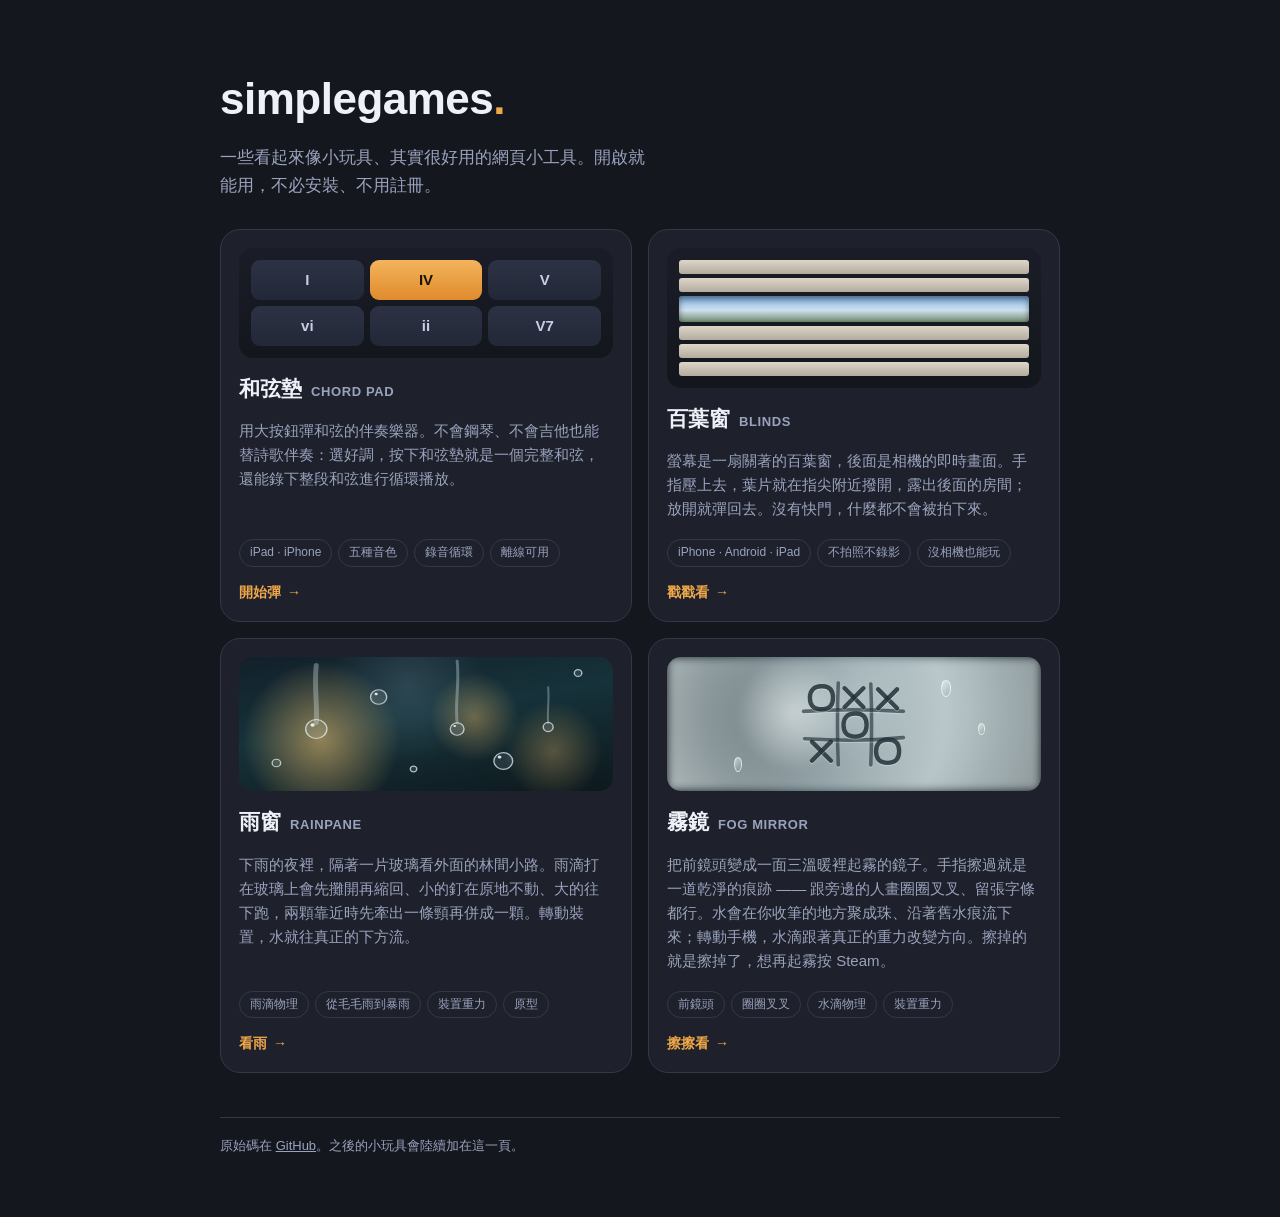
==== index.html @ a507ad20 "Put Rainpane on the front page The prototype has been on main since it was merged, but there was no " ====
<!DOCTYPE html>
<html lang="zh-Hant">
<head>
<meta charset="utf-8">
<meta name="viewport" content="width=device-width, initial-scale=1, viewport-fit=cover">
<meta name="theme-color" content="#15171f">
<meta name="description" content="simplegames — 一些看起來像小玩具、其實很好用的網頁小工具。免安裝、開啟即用。">
<title>simplegames</title>
<link rel="icon" href="data:image/svg+xml,<svg xmlns='http://www.w3.org/2000/svg' viewBox='0 0 32 32'><rect width='32' height='32' rx='7' fill='%23f0a848'/><rect x='7' y='9' width='7' height='6' rx='2' fill='%231b1405'/><rect x='18' y='9' width='7' height='6' rx='2' fill='%231b1405'/><rect x='7' y='18' width='7' height='6' rx='2' fill='%231b1405'/><rect x='18' y='18' width='7' height='6' rx='2' fill='%231b1405'/></svg>">
<style>
  :root { --bg:#15171f; --panel:#1e212c; --panel-2:#262a38; --line:#333849; --text:#eef1f8; --muted:#9aa3bd; --accent:#f0a848; }
  * { box-sizing:border-box; }
  body { margin:0; min-height:100vh; background:var(--bg); color:var(--text); font-family:-apple-system,BlinkMacSystemFont,"Segoe UI","Noto Sans TC","PingFang TC","Microsoft JhengHei",Roboto,sans-serif; -webkit-font-smoothing:antialiased; line-height:1.6; }
  .wrap { max-width:880px; margin:0 auto; padding:max(40px,env(safe-area-inset-top)) 20px 60px; }
  header { padding:24px 0 30px; }
  h1 { margin:0 0 10px; font-size:clamp(30px,6vw,44px); letter-spacing:-.5px; }
  h1 .dot { color:var(--accent); }
  .lede { margin:0; max-width:46ch; color:var(--muted); font-size:clamp(15px,2.2vw,17px); }
  .grid { display:grid; grid-template-columns:repeat(auto-fit,minmax(min(100%,290px),1fr)); justify-content:start; gap:16px; }
  .card { display:flex; max-width:460px; flex-direction:column; gap:14px; padding:18px; border:1px solid var(--line); border-radius:20px; background:var(--panel); color:inherit; text-decoration:none; transition:border-color .15s ease,transform .15s ease,background .15s ease; }
  .card:hover,.card:focus-visible { background:var(--panel-2); border-color:var(--accent); transform:translateY(-2px); outline:none; }
  .card:active { transform:translateY(0); }
  .thumb { display:grid; grid-template-columns:repeat(3,1fr); gap:6px; padding:12px; border-radius:14px; background:linear-gradient(180deg,#1a1d27 0%,#14161d 100%); overflow:hidden; min-height:108px; }
  .thumb span { display:flex; align-items:center; justify-content:center; height:40px; border-radius:9px; background:linear-gradient(180deg,#2c3244 0%,#232838 100%); font-size:15px; font-weight:700; color:#c7cee3; }
  .thumb span.lit { background:linear-gradient(180deg,#f3b45c 0%,#e08b2c 100%); color:#1b1405; }
  .thumb-blinds { grid-template-columns:1fr; gap:4px; }
  .thumb-blinds span { height:14px; border-radius:3px; background:linear-gradient(180deg,#ded7c9 0%,#b3ac9e 100%); }
  .thumb-blinds span.gap { height:26px; background:linear-gradient(180deg,#7fb4e8 0%,#cfe0ee 55%,#6f8a6c 100%); box-shadow:inset 0 3px 6px rgba(0,0,0,.45); }
  .thumb-fog { position:relative; display:block; min-height:134px; background:radial-gradient(circle at 50% 35%,#83979c 0%,#52666c 30%,#1c2b30 72%,#10171a 100%); }
  .thumb-fog::before { content:""; position:absolute; inset:0; background:radial-gradient(circle at 34% 42%,rgba(245,250,250,.72),rgba(230,240,242,.45) 22%,rgba(225,237,239,.76) 58%,rgba(220,233,235,.62)); filter:blur(5px); }
  .thumb-fog .board { position:absolute; left:50%; top:50%; transform:translate(-50%,-50%); width:126px; height:105px; z-index:1; }
  .thumb-fog .board path { fill:none; stroke:rgba(20,36,42,.8); stroke-width:4.2; stroke-linecap:round; stroke-linejoin:round; filter:drop-shadow(0 1.2px 0 rgba(255,255,255,.42)); }
  .thumb-fog .board .lines path { stroke-width:3.4; stroke:rgba(20,36,42,.62); }
  .drop { position:absolute; z-index:2; width:10px; height:17px; border-radius:50% 50% 55% 55%; border:1px solid rgba(245,255,255,.65); background:linear-gradient(135deg,rgba(255,255,255,.55),rgba(80,110,116,.18)); }
  .d1 { right:24%; top:17%; } .d2 { right:15%; top:49%; width:7px; height:12px; } .d3 { left:18%; bottom:14%; width:8px; height:15px; }
  .thumb-rain { position:relative; display:block; min-height:134px; background:linear-gradient(170deg,#12202a 0%,#16323a 45%,#0d181c 100%); }
  .thumb-rain::before { content:""; position:absolute; inset:0; background:
      radial-gradient(circle at 22% 62%, rgba(246,196,110,.55), rgba(246,196,110,0) 26%),
      radial-gradient(circle at 63% 45%, rgba(246,196,110,.38), rgba(246,196,110,0) 18%),
      radial-gradient(circle at 84% 70%, rgba(246,196,110,.30), rgba(246,196,110,0) 15%),
      radial-gradient(circle at 45% 22%, rgba(150,190,210,.18), rgba(150,190,210,0) 34%); }
  .thumb-rain .glass { position:absolute; inset:0; width:100%; height:100%; z-index:1; }
  .thumb-rain .glass .drop { fill:rgba(226,240,248,.10); stroke:rgba(232,244,252,.72); stroke-width:1.1; }
  .thumb-rain .glass .glint { fill:rgba(255,255,255,.85); stroke:none; }
  .thumb-rain .glass .trail { fill:none; stroke:rgba(214,232,242,.34); stroke-linecap:round; }
  .card h2 { margin:0; font-size:21px; display:flex; align-items:baseline; gap:9px; flex-wrap:wrap; }
  .card h2 .en { font-size:13px; font-weight:600; letter-spacing:.6px; text-transform:uppercase; color:var(--muted); }
  .card p { margin:0; color:var(--muted); font-size:15px; }
  .tags { display:flex; flex-wrap:wrap; gap:6px; margin-top:auto; padding-top:4px; }
  .tags span { padding:3px 10px; border:1px solid var(--line); border-radius:999px; font-size:12px; color:var(--muted); }
  .go { display:flex; align-items:center; gap:6px; font-size:14px; font-weight:700; color:var(--accent); }
  footer { margin-top:44px; padding-top:18px; border-top:1px solid var(--line); color:var(--muted); font-size:13px; }
  footer a { color:var(--muted); }
  @media (prefers-reduced-motion:reduce) { .card { transition:none; } .card:hover,.card:focus-visible { transform:none; } }
</style>
</head>
<body>
<div class="wrap">
  <header>
    <h1>simplegames<span class="dot">.</span></h1>
    <p class="lede">一些看起來像小玩具、其實很好用的網頁小工具。開啟就能用，不必安裝、不用註冊。</p>
  </header>
  <main class="grid">
    <a class="card" href="chordpad/">
      <div class="thumb" aria-hidden="true"><span>I</span><span class="lit">IV</span><span>V</span><span>vi</span><span>ii</span><span>V7</span></div>
      <h2>和弦墊 <span class="en">Chord Pad</span></h2>
      <p>用大按鈕彈和弦的伴奏樂器。不會鋼琴、不會吉他也能替詩歌伴奏：選好調，按下和弦墊就是一個完整和弦，還能錄下整段和弦進行循環播放。</p>
      <div class="tags"><span>iPad · iPhone</span><span>五種音色</span><span>錄音循環</span><span>離線可用</span></div>
      <div class="go">開始彈 <span aria-hidden="true">→</span></div>
    </a>
    <a class="card" href="blinds/">
      <div class="thumb thumb-blinds" aria-hidden="true"><span></span><span></span><span class="gap"></span><span></span><span></span><span></span></div>
      <h2>百葉窗 <span class="en">Blinds</span></h2>
      <p>螢幕是一扇關著的百葉窗，後面是相機的即時畫面。手指壓上去，葉片就在指尖附近撥開，露出後面的房間；放開就彈回去。沒有快門，什麼都不會被拍下來。</p>
      <div class="tags"><span>iPhone · Android · iPad</span><span>不拍照不錄影</span><span>沒相機也能玩</span></div>
      <div class="go">戳戳看 <span aria-hidden="true">→</span></div>
    </a>
    <a class="card" href="rainpane/">
      <div class="thumb thumb-rain" aria-hidden="true">
        <svg class="glass" viewBox="0 0 300 134" preserveAspectRatio="none" role="presentation" focusable="false">
          <g class="trail" stroke-width="4"><path d="M62 8c-2 22 1 38 0 58"/></g>
          <g class="trail" stroke-width="2.4"><path d="M175 4c2 26-2 40 0 62"/></g>
          <g class="trail" stroke-width="1.6"><path d="M248 30c1 16-1 24 0 36"/></g>
          <ellipse class="drop" cx="62" cy="72" rx="8.5" ry="9.5"/>
          <ellipse class="drop" cx="175" cy="72" rx="5.5" ry="6.2"/>
          <ellipse class="drop" cx="248" cy="70" rx="4" ry="4.6"/>
          <ellipse class="drop" cx="112" cy="40" rx="6.5" ry="7.2"/>
          <ellipse class="drop" cx="212" cy="104" rx="7.5" ry="8.4"/>
          <ellipse class="drop" cx="30" cy="106" rx="3.4" ry="3.8"/>
          <ellipse class="drop" cx="140" cy="112" rx="2.6" ry="2.9"/>
          <ellipse class="drop" cx="272" cy="16" rx="3" ry="3.4"/>
          <circle class="glint" cx="59" cy="68" r="1.7"/>
          <circle class="glint" cx="110" cy="37" r="1.3"/>
          <circle class="glint" cx="209" cy="100" r="1.5"/>
          <circle class="glint" cx="173" cy="69" r="1.1"/>
        </svg>
      </div>
      <h2>雨窗 <span class="en">Rainpane</span></h2>
      <p>下雨的夜裡，隔著一片玻璃看外面的林間小路。雨滴打在玻璃上會先攤開再縮回、小的釘在原地不動、大的往下跑，兩顆靠近時先牽出一條頸再併成一顆。轉動裝置，水就往真正的下方流。</p>
      <div class="tags"><span>雨滴物理</span><span>從毛毛雨到暴雨</span><span>裝置重力</span><span>原型</span></div>
      <div class="go">看雨 <span aria-hidden="true">→</span></div>
    </a>
    <a class="card" href="fogmirror/">
      <div class="thumb thumb-fog" aria-hidden="true">
        <svg class="board" viewBox="0 0 120 100" role="presentation" focusable="false">
          <defs>
            <path id="fm-o" d="M1-11c7 0 10 4 10 11s-3 11-11 11-11-4-11-11 4-11 11-11"/>
            <g id="fm-x"><path d="M-9-9 9 9"/><path d="M9-9-9 9"/></g>
          </defs>
          <g class="lines">
            <path d="M45 11c-1 26-1 52 0 78"/>
            <path d="M76 12c1 26 1 52 0 77"/>
            <path d="M12 38c31-2 63-2 95 0"/>
            <path d="M13 64c31 2 63 2 94-1"/>
          </g>
          <use href="#fm-o" x="29" y="25"/>
          <use href="#fm-o" x="61" y="51"/>
          <use href="#fm-o" x="92" y="76"/>
          <use href="#fm-x" x="60" y="25"/>
          <use href="#fm-x" x="92" y="26"/>
          <use href="#fm-x" x="29" y="76"/>
        </svg>
        <i class="drop d1"></i><i class="drop d2"></i><i class="drop d3"></i>
      </div>
      <h2>霧鏡 <span class="en">Fog Mirror</span></h2>
      <p>把前鏡頭變成一面三溫暖裡起霧的鏡子。手指擦過就是一道乾淨的痕跡 —— 跟旁邊的人畫圈圈叉叉、留張字條都行。水會在你收筆的地方聚成珠、沿著舊水痕流下來；轉動手機，水滴跟著真正的重力改變方向。擦掉的就是擦掉了，想再起霧按 Steam。</p>
      <div class="tags"><span>前鏡頭</span><span>圈圈叉叉</span><span>水滴物理</span><span>裝置重力</span></div>
      <div class="go">擦擦看 <span aria-hidden="true">→</span></div>
    </a>
  </main>
  <footer>原始碼在 <a href="https://github.com/Trina0224/simplegames">GitHub</a>。之後的小玩具會陸續加在這一頁。</footer>
</div>
</body>
</html>
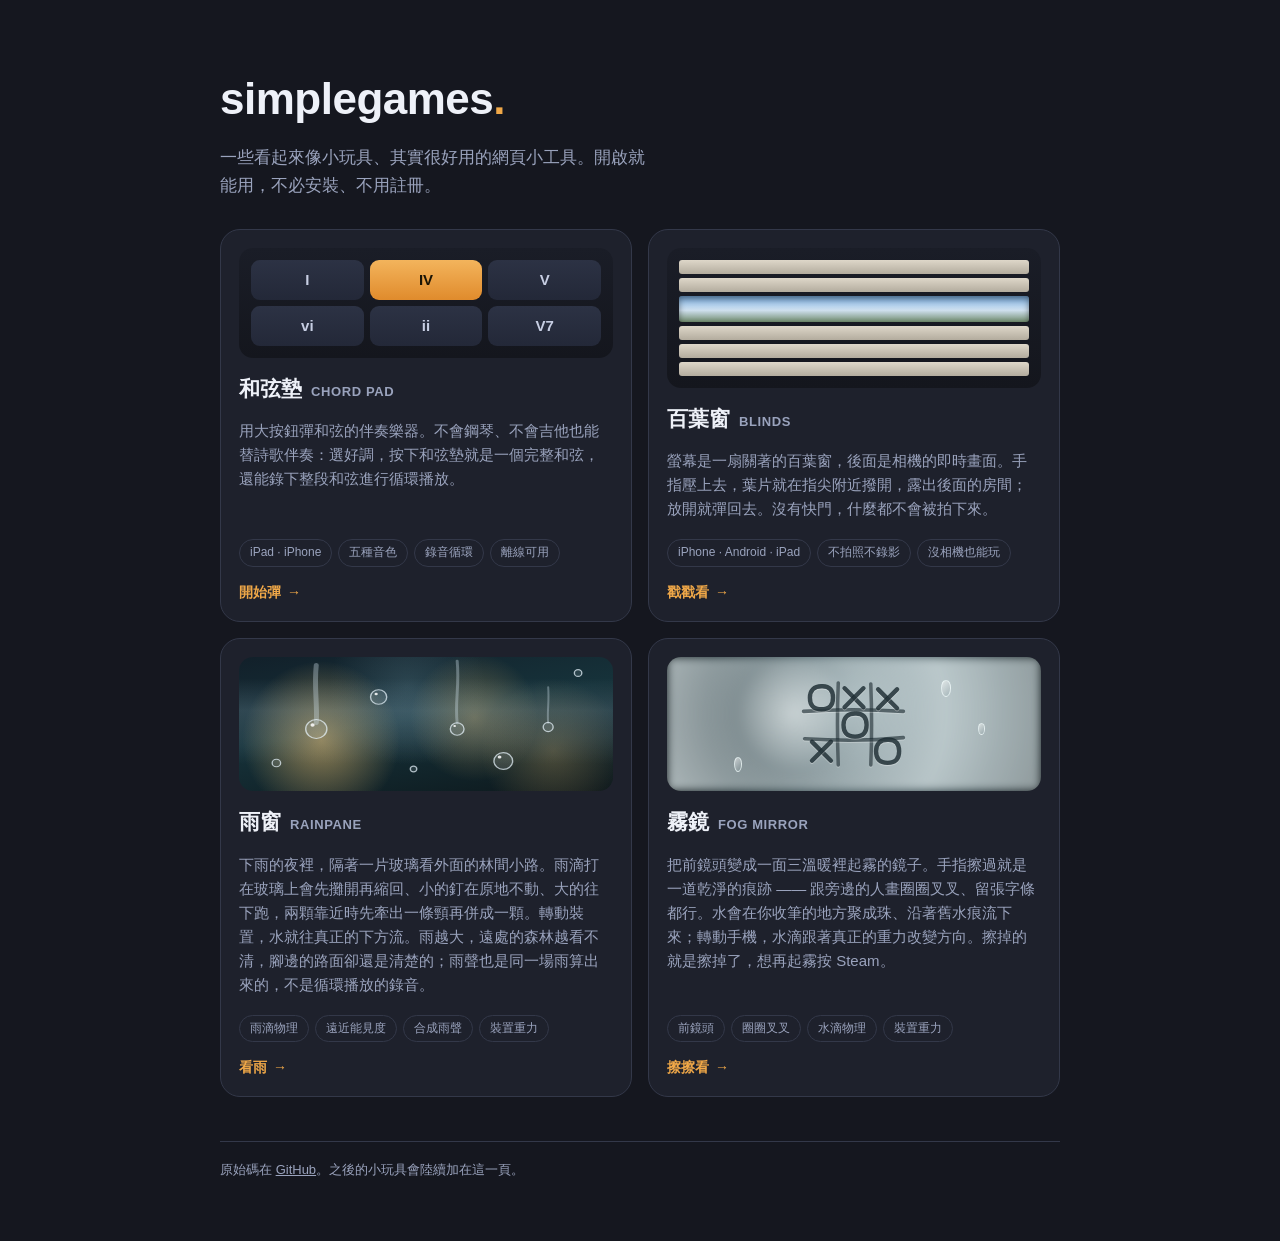
==== commit 46871281: "Bring the homepage and the docs up to what Rainpane now is The root README's table never listed Rain" ====
--- a/index.html
+++ b/index.html
@@ -35,9 +35,10 @@
   .d1 { right:24%; top:17%; } .d2 { right:15%; top:49%; width:7px; height:12px; } .d3 { left:18%; bottom:14%; width:8px; height:15px; }
   .thumb-rain { position:relative; display:block; min-height:134px; background:linear-gradient(170deg,#12202a 0%,#16323a 45%,#0d181c 100%); }
   .thumb-rain::before { content:""; position:absolute; inset:0; background:
+      linear-gradient(180deg, rgba(158,186,204,0) 16%, rgba(158,186,204,.20) 40%, rgba(158,186,204,.12) 60%, rgba(158,186,204,0) 80%),
+      radial-gradient(circle at 63% 45%, rgba(246,196,110,.34), rgba(246,196,110,0) 26%),
+      radial-gradient(circle at 84% 70%, rgba(246,196,110,.26), rgba(246,196,110,0) 22%),
       radial-gradient(circle at 22% 62%, rgba(246,196,110,.55), rgba(246,196,110,0) 26%),
-      radial-gradient(circle at 63% 45%, rgba(246,196,110,.38), rgba(246,196,110,0) 18%),
-      radial-gradient(circle at 84% 70%, rgba(246,196,110,.30), rgba(246,196,110,0) 15%),
       radial-gradient(circle at 45% 22%, rgba(150,190,210,.18), rgba(150,190,210,0) 34%); }
   .thumb-rain .glass { position:absolute; inset:0; width:100%; height:100%; z-index:1; }
   .thumb-rain .glass .drop { fill:rgba(226,240,248,.10); stroke:rgba(232,244,252,.72); stroke-width:1.1; }
@@ -96,8 +97,8 @@
         </svg>
       </div>
       <h2>雨窗 <span class="en">Rainpane</span></h2>
-      <p>下雨的夜裡，隔著一片玻璃看外面的林間小路。雨滴打在玻璃上會先攤開再縮回、小的釘在原地不動、大的往下跑，兩顆靠近時先牽出一條頸再併成一顆。轉動裝置，水就往真正的下方流。</p>
-      <div class="tags"><span>雨滴物理</span><span>從毛毛雨到暴雨</span><span>裝置重力</span><span>原型</span></div>
+      <p>下雨的夜裡，隔著一片玻璃看外面的林間小路。雨滴打在玻璃上會先攤開再縮回、小的釘在原地不動、大的往下跑，兩顆靠近時先牽出一條頸再併成一顆。轉動裝置，水就往真正的下方流。雨越大，遠處的森林越看不清，腳邊的路面卻還是清楚的；雨聲也是同一場雨算出來的，不是循環播放的錄音。</p>
+      <div class="tags"><span>雨滴物理</span><span>遠近能見度</span><span>合成雨聲</span><span>裝置重力</span></div>
       <div class="go">看雨 <span aria-hidden="true">→</span></div>
     </a>
     <a class="card" href="fogmirror/">
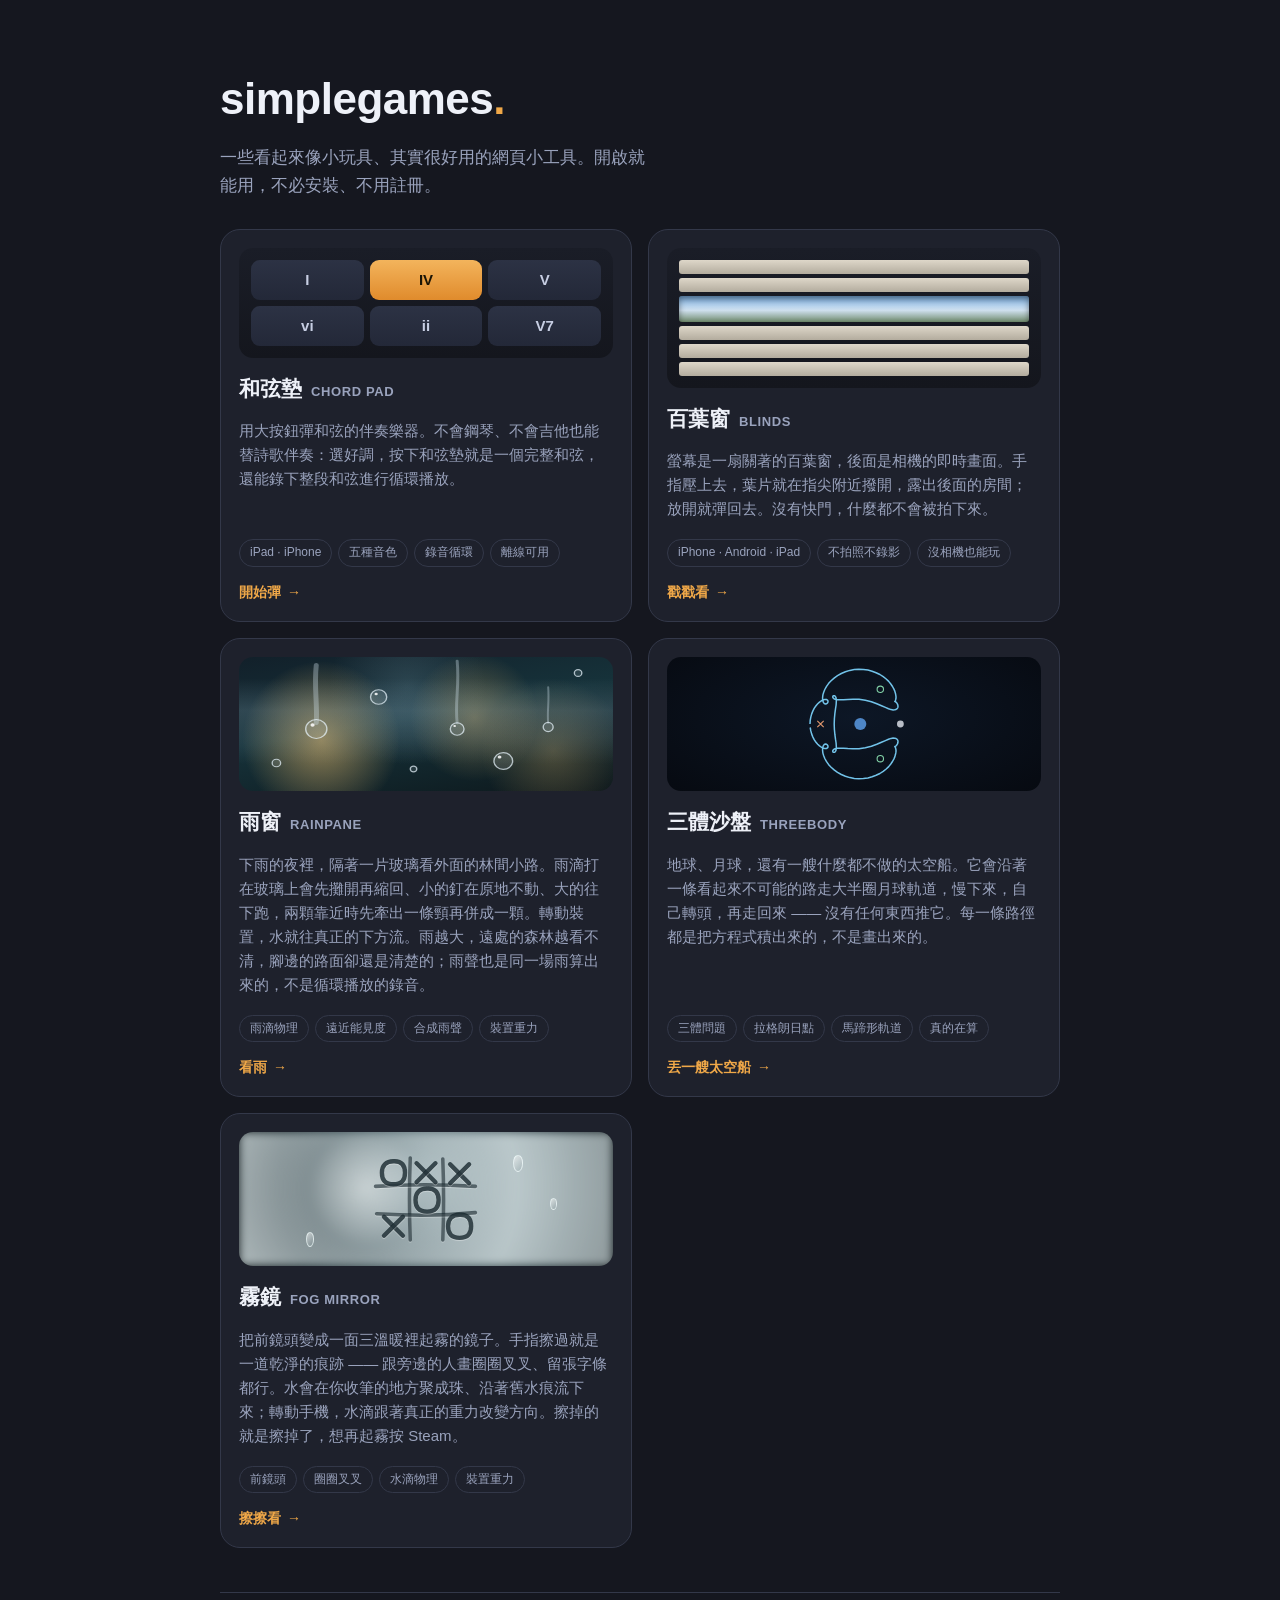
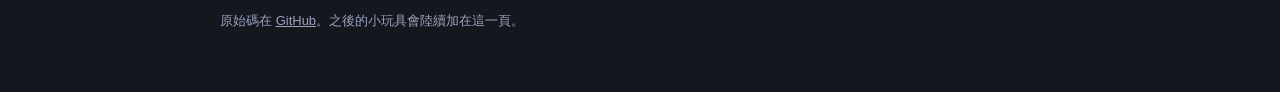
==== commit 1210a9e6: "Build the Threebody app The sandbox itself: rotating and inertial frames, zero-velocity curves, free" ====
--- a/index.html
+++ b/index.html
@@ -33,6 +33,13 @@
   .thumb-fog .board .lines path { stroke-width:3.4; stroke:rgba(20,36,42,.62); }
   .drop { position:absolute; z-index:2; width:10px; height:17px; border-radius:50% 50% 55% 55%; border:1px solid rgba(245,255,255,.65); background:linear-gradient(135deg,rgba(255,255,255,.55),rgba(80,110,116,.18)); }
   .d1 { right:24%; top:17%; } .d2 { right:15%; top:49%; width:7px; height:12px; } .d3 { left:18%; bottom:14%; width:8px; height:15px; }
+  .thumb-body { position:relative; display:block; min-height:134px; background:radial-gradient(120% 140% at 50% 45%, #0d1726 0%, #05070c 70%); }
+  .thumb-body svg { position:absolute; inset:0; width:100%; height:100%; }
+  .thumb-body .orbit { fill:none; stroke:#7ed6ff; stroke-width:1.5; stroke-linejoin:round; opacity:.9; }
+  .thumb-body .earth { fill:#4e86c6; }
+  .thumb-body .moon { fill:#b9bec7; }
+  .thumb-body .lag { fill:none; stroke:rgba(150,240,190,.85); stroke-width:1.1; }
+  .thumb-body .lagx { stroke:rgba(255,170,120,.85); stroke-width:1.1; }
   .thumb-rain { position:relative; display:block; min-height:134px; background:linear-gradient(170deg,#12202a 0%,#16323a 45%,#0d181c 100%); }
   .thumb-rain::before { content:""; position:absolute; inset:0; background:
       linear-gradient(180deg, rgba(158,186,204,0) 16%, rgba(158,186,204,.20) 40%, rgba(158,186,204,.12) 60%, rgba(158,186,204,0) 80%),
@@ -101,6 +108,24 @@
       <div class="tags"><span>雨滴物理</span><span>遠近能見度</span><span>合成雨聲</span><span>裝置重力</span></div>
       <div class="go">看雨 <span aria-hidden="true">→</span></div>
     </a>
+    <a class="card" href="threebody/">
+      <div class="thumb thumb-body" aria-hidden="true">
+        <svg viewBox="0 0 300 134" preserveAspectRatio="xMidYMid meet" role="presentation" focusable="false">
+          <!-- This is the real orbit: 220 points of the converged Earth-Moon
+               horseshoe, integrated from the CR3BP equations. Nothing here is
+               drawn by hand, which is the whole rule the project runs on. -->
+          <path class="orbit" d="M106 67L106.2 63.5L106.8 60.1L107.7 56.9L108.9 53.9L110.3 51.1L112 48.7L113.7 46.7L115.5 45.1L117.3 43.9L118.9 43L120.4 42.6L121.7 42.5L122.7 42.6L123.4 43.1L123.9 43.7L124 44.4L123.9 45.1L123.6 45.8L123 46.4L122.4 46.8L121.6 47L120.8 46.8L120.1 46.3L119.4 45.4L118.9 44.1L118.6 42.4L118.6 40.3L118.9 37.9L119.7 35.3L120.8 32.5L122.4 29.6L124.5 26.6L127.1 23.8L130.1 21.1L133.5 18.6L137.3 16.5L141.4 14.8L145.8 13.4L150.3 12.6L154.8 12.3L159.4 12.4L163.9 13.1L168.1 14.2L172.1 15.7L175.9 17.5L179.2 19.7L182.2 22L184.7 24.4L186.8 27L188.5 29.5L189.8 31.9L190.8 34.1L191.4 36.2L191.8 38.1L192 39.6L192 41L191.8 42L191.6 42.9L191.4 43.5L191.2 43.9L191 44.2L190.9 44.3L190.8 44.4L190.9 44.5L191.1 44.6L191.3 44.7L191.6 44.9L192 45.2L192.5 45.6L192.9 46.2L193.3 46.8L193.7 47.6L193.9 48.5L194 49.3L193.9 50.2L193.5 51.1L192.9 51.9L192 52.5L190.7 52.8L189.1 52.9L187.1 52.6L184.5 51.7L181.4 50.4L177.5 48.7L172.8 46.7L167.4 44.7L161.3 43.2L155 42.3L149 42.2L143.8 42.4L139.4 42.7L135.8 42.8L133.1 42.7L131.1 42.2L129.8 41.6L129 40.8L128.7 40L128.9 39.3L129.3 38.8L130 38.6L130.7 38.8L131.4 39.5L132 40.7L132.3 42.5L132.3 44.9L132.1 48L131.5 51.8L130.9 56.3L130.4 61.5L130.2 67L130.4 72.5L130.9 77.7L131.5 82.2L132.1 86L132.3 89.1L132.3 91.5L132 93.3L131.4 94.5L130.7 95.2L130 95.4L129.3 95.2L128.9 94.7L128.7 94L129 93.2L129.8 92.4L131.1 91.8L133.1 91.3L135.8 91.2L139.4 91.3L143.8 91.6L149 91.8L155 91.7L161.3 90.8L167.4 89.3L172.8 87.3L177.5 85.3L181.4 83.6L184.5 82.3L187.1 81.4L189.1 81.1L190.7 81.2L192 81.5L192.9 82.1L193.5 82.9L193.9 83.8L194 84.7L193.9 85.5L193.7 86.4L193.3 87.2L192.9 87.8L192.5 88.4L192 88.8L191.6 89.1L191.3 89.3L191.1 89.4L190.9 89.5L190.8 89.6L190.9 89.7L191 89.8L191.2 90.1L191.4 90.5L191.6 91.1L191.8 92L192 93L192 94.4L191.8 95.9L191.4 97.8L190.8 99.9L189.8 102.1L188.5 104.5L186.8 107L184.7 109.6L182.2 112L179.2 114.3L175.9 116.5L172.1 118.3L168.1 119.8L163.9 120.9L159.4 121.6L154.8 121.7L150.3 121.4L145.8 120.6L141.4 119.2L137.3 117.5L133.5 115.4L130.1 112.9L127.1 110.2L124.5 107.4L122.4 104.4L120.8 101.5L119.7 98.7L118.9 96.1L118.6 93.7L118.6 91.6L118.9 89.9L119.4 88.6L120.1 87.7L120.8 87.2L121.6 87L122.4 87.2L123 87.6L123.6 88.2L123.9 88.9L124 89.6L123.9 90.3L123.4 90.9L122.7 91.4L121.7 91.5L120.4 91.4L118.9 91L117.3 90.1L115.5 88.9L113.7 87.3L112 85.3L110.3 82.9L108.9 80.1L107.7 77.1L106.8 73.9L106.2 70.5"/>
+          <g class="lag"><circle cx="176.3" cy="32.3" r="3.2"/><circle cx="176.3" cy="101.7" r="3.2"/></g>
+          <g class="lagx"><path d="M116.5 67l-3.2-3.2M116.5 67l3.2 3.2M116.5 67l3.2-3.2M116.5 67l-3.2 3.2"/></g>
+          <circle class="earth" cx="156.3" cy="67" r="6"/>
+          <circle class="moon" cx="196.4" cy="67" r="3.4"/>
+        </svg>
+      </div>
+      <h2>三體沙盤 <span class="en">Threebody</span></h2>
+      <p>地球、月球，還有一艘什麼都不做的太空船。它會沿著一條看起來不可能的路走大半圈月球軌道，慢下來，自己轉頭，再走回來 —— 沒有任何東西推它。每一條路徑都是把方程式積出來的，不是畫出來的。</p>
+      <div class="tags"><span>三體問題</span><span>拉格朗日點</span><span>馬蹄形軌道</span><span>真的在算</span></div>
+      <div class="go">丟一艘太空船 <span aria-hidden="true">&#8594;</span></div>
+    </a>
     <a class="card" href="fogmirror/">
       <div class="thumb thumb-fog" aria-hidden="true">
         <svg class="board" viewBox="0 0 120 100" role="presentation" focusable="false">
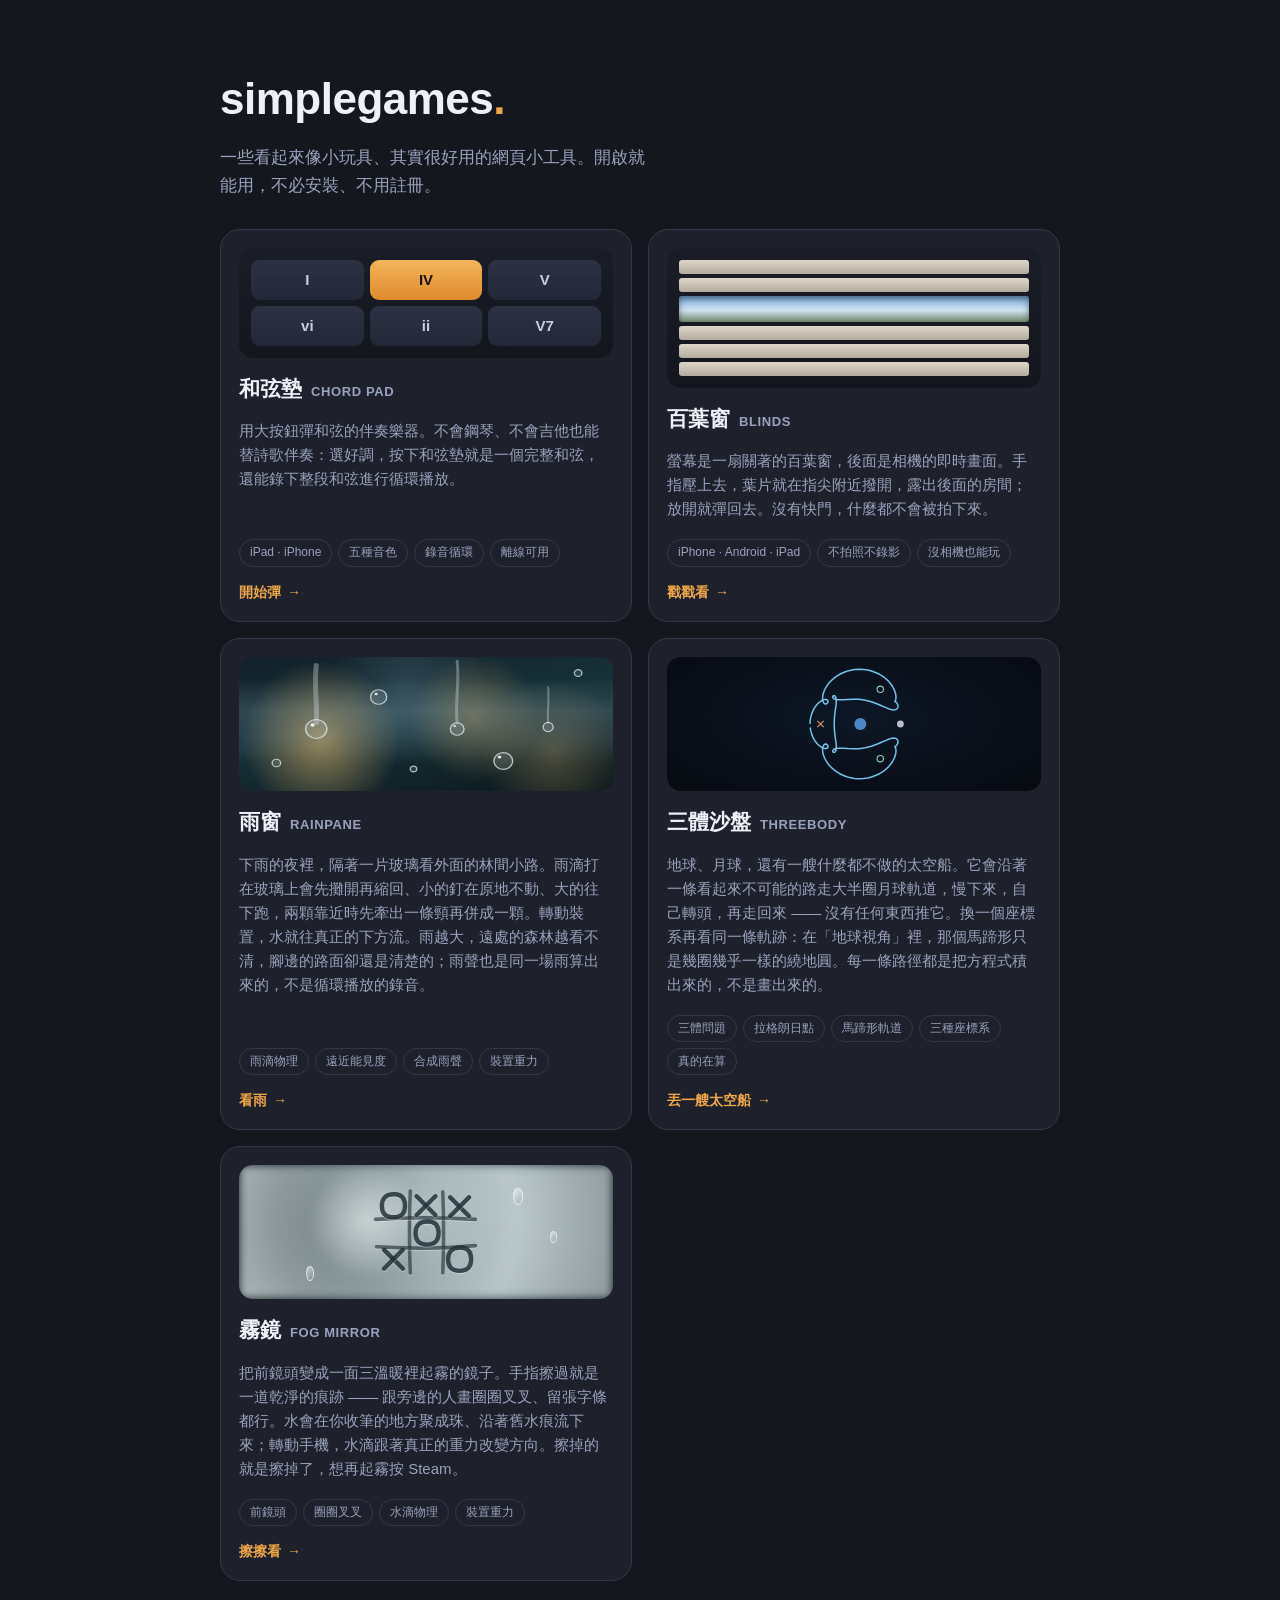
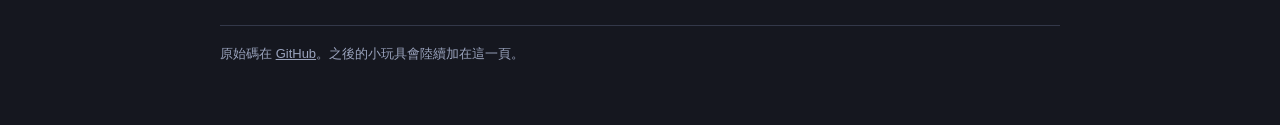
==== commit 74ced5a9: "Threebody: the Earth-following display frame SPEC.md 5.2 and AGENTS.md now ask for three display fra" ====
--- a/index.html
+++ b/index.html
@@ -122,8 +122,8 @@
         </svg>
       </div>
       <h2>三體沙盤 <span class="en">Threebody</span></h2>
-      <p>地球、月球，還有一艘什麼都不做的太空船。它會沿著一條看起來不可能的路走大半圈月球軌道，慢下來，自己轉頭，再走回來 —— 沒有任何東西推它。每一條路徑都是把方程式積出來的，不是畫出來的。</p>
-      <div class="tags"><span>三體問題</span><span>拉格朗日點</span><span>馬蹄形軌道</span><span>真的在算</span></div>
+      <p>地球、月球，還有一艘什麼都不做的太空船。它會沿著一條看起來不可能的路走大半圈月球軌道，慢下來，自己轉頭，再走回來 —— 沒有任何東西推它。換一個座標系再看同一條軌跡：在「地球視角」裡，那個馬蹄形只是幾圈幾乎一樣的繞地圓。每一條路徑都是把方程式積出來的，不是畫出來的。</p>
+      <div class="tags"><span>三體問題</span><span>拉格朗日點</span><span>馬蹄形軌道</span><span>三種座標系</span><span>真的在算</span></div>
       <div class="go">丟一艘太空船 <span aria-hidden="true">&#8594;</span></div>
     </a>
     <a class="card" href="fogmirror/">
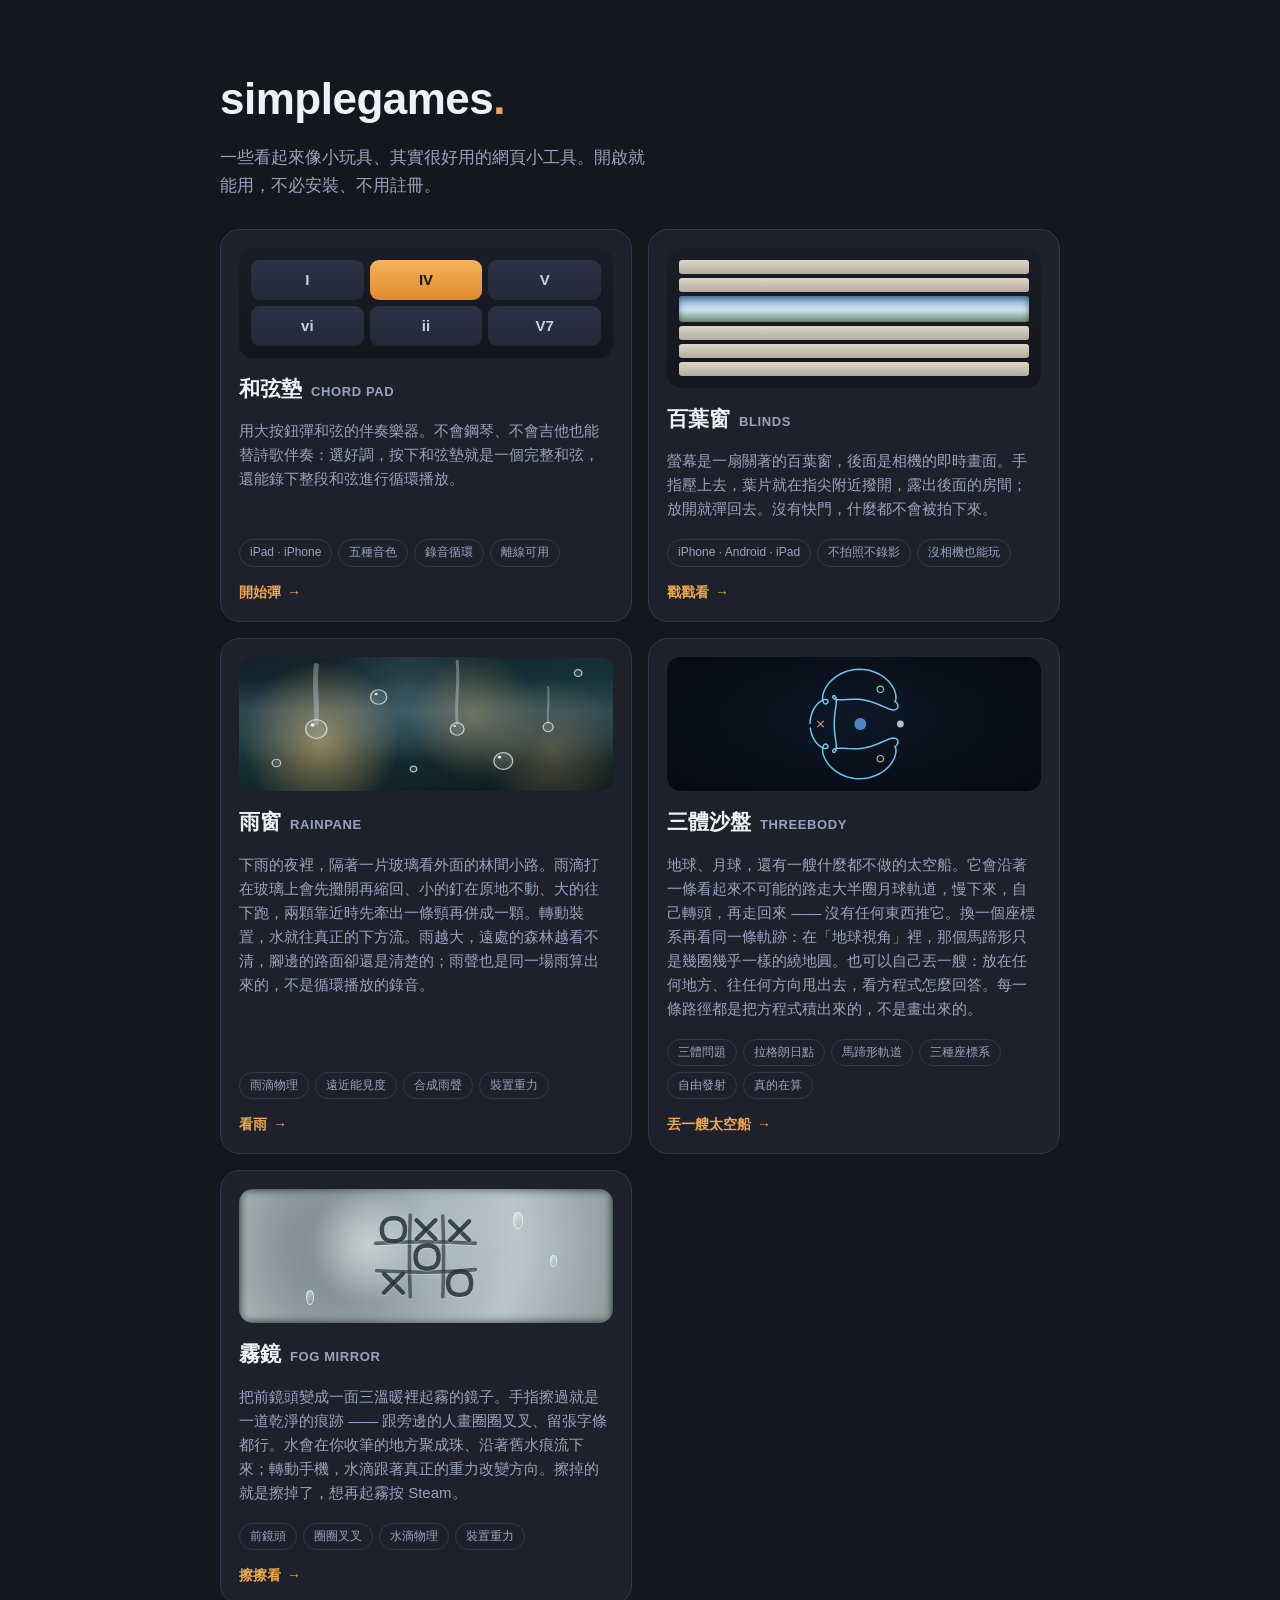
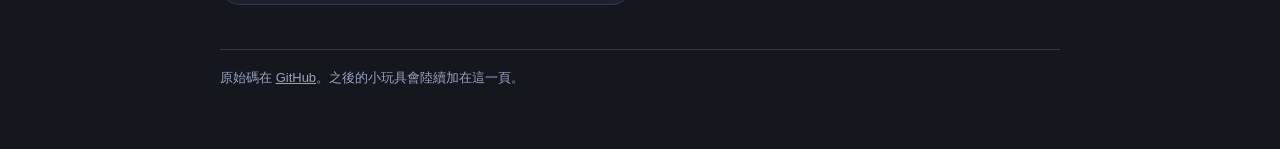
==== commit 27886ebf: "Threebody: Free Launch — write the initial condition yourself FREE_LAUNCH_SPEC.md is mostly a list o" ====
--- a/index.html
+++ b/index.html
@@ -122,8 +122,8 @@
         </svg>
       </div>
       <h2>三體沙盤 <span class="en">Threebody</span></h2>
-      <p>地球、月球，還有一艘什麼都不做的太空船。它會沿著一條看起來不可能的路走大半圈月球軌道，慢下來，自己轉頭，再走回來 —— 沒有任何東西推它。換一個座標系再看同一條軌跡：在「地球視角」裡，那個馬蹄形只是幾圈幾乎一樣的繞地圓。每一條路徑都是把方程式積出來的，不是畫出來的。</p>
-      <div class="tags"><span>三體問題</span><span>拉格朗日點</span><span>馬蹄形軌道</span><span>三種座標系</span><span>真的在算</span></div>
+      <p>地球、月球，還有一艘什麼都不做的太空船。它會沿著一條看起來不可能的路走大半圈月球軌道，慢下來，自己轉頭，再走回來 —— 沒有任何東西推它。換一個座標系再看同一條軌跡：在「地球視角」裡，那個馬蹄形只是幾圈幾乎一樣的繞地圓。也可以自己丟一艘：放在任何地方、往任何方向甩出去，看方程式怎麼回答。每一條路徑都是把方程式積出來的，不是畫出來的。</p>
+      <div class="tags"><span>三體問題</span><span>拉格朗日點</span><span>馬蹄形軌道</span><span>三種座標系</span><span>自由發射</span><span>真的在算</span></div>
       <div class="go">丟一艘太空船 <span aria-hidden="true">&#8594;</span></div>
     </a>
     <a class="card" href="fogmirror/">
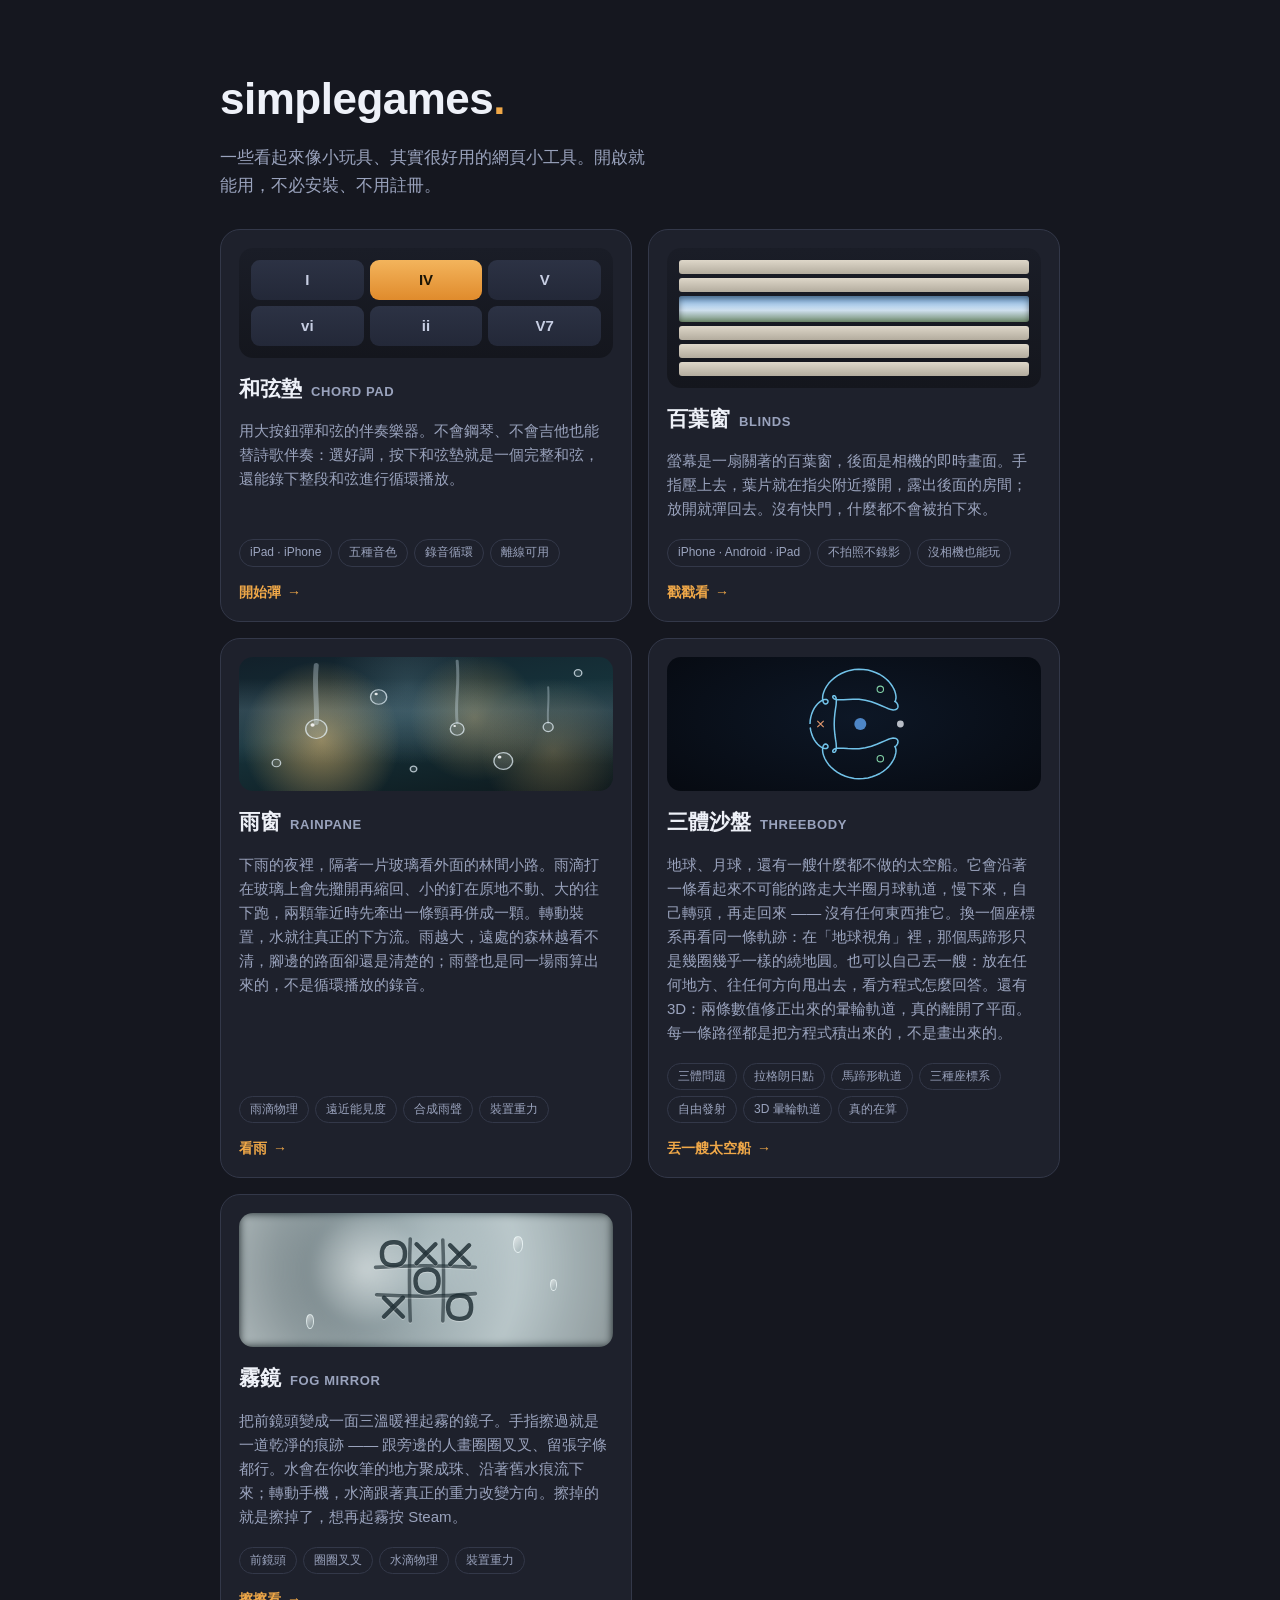
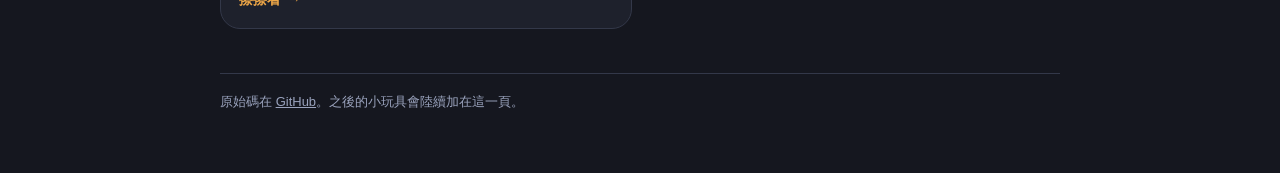
==== commit 14818fd4: "Threebody 3D Phase 1: a halo corrected into existence THREE_D_AGENT.md's sequence A-I, in order, and" ====
--- a/index.html
+++ b/index.html
@@ -122,8 +122,8 @@
         </svg>
       </div>
       <h2>三體沙盤 <span class="en">Threebody</span></h2>
-      <p>地球、月球，還有一艘什麼都不做的太空船。它會沿著一條看起來不可能的路走大半圈月球軌道，慢下來，自己轉頭，再走回來 —— 沒有任何東西推它。換一個座標系再看同一條軌跡：在「地球視角」裡，那個馬蹄形只是幾圈幾乎一樣的繞地圓。也可以自己丟一艘：放在任何地方、往任何方向甩出去，看方程式怎麼回答。每一條路徑都是把方程式積出來的，不是畫出來的。</p>
-      <div class="tags"><span>三體問題</span><span>拉格朗日點</span><span>馬蹄形軌道</span><span>三種座標系</span><span>自由發射</span><span>真的在算</span></div>
+      <p>地球、月球，還有一艘什麼都不做的太空船。它會沿著一條看起來不可能的路走大半圈月球軌道，慢下來，自己轉頭，再走回來 —— 沒有任何東西推它。換一個座標系再看同一條軌跡：在「地球視角」裡，那個馬蹄形只是幾圈幾乎一樣的繞地圓。也可以自己丟一艘：放在任何地方、往任何方向甩出去，看方程式怎麼回答。還有 3D：兩條數值修正出來的暈輪軌道，真的離開了平面。每一條路徑都是把方程式積出來的，不是畫出來的。</p>
+      <div class="tags"><span>三體問題</span><span>拉格朗日點</span><span>馬蹄形軌道</span><span>三種座標系</span><span>自由發射</span><span>3D 暈輪軌道</span><span>真的在算</span></div>
       <div class="go">丟一艘太空船 <span aria-hidden="true">&#8594;</span></div>
     </a>
     <a class="card" href="fogmirror/">
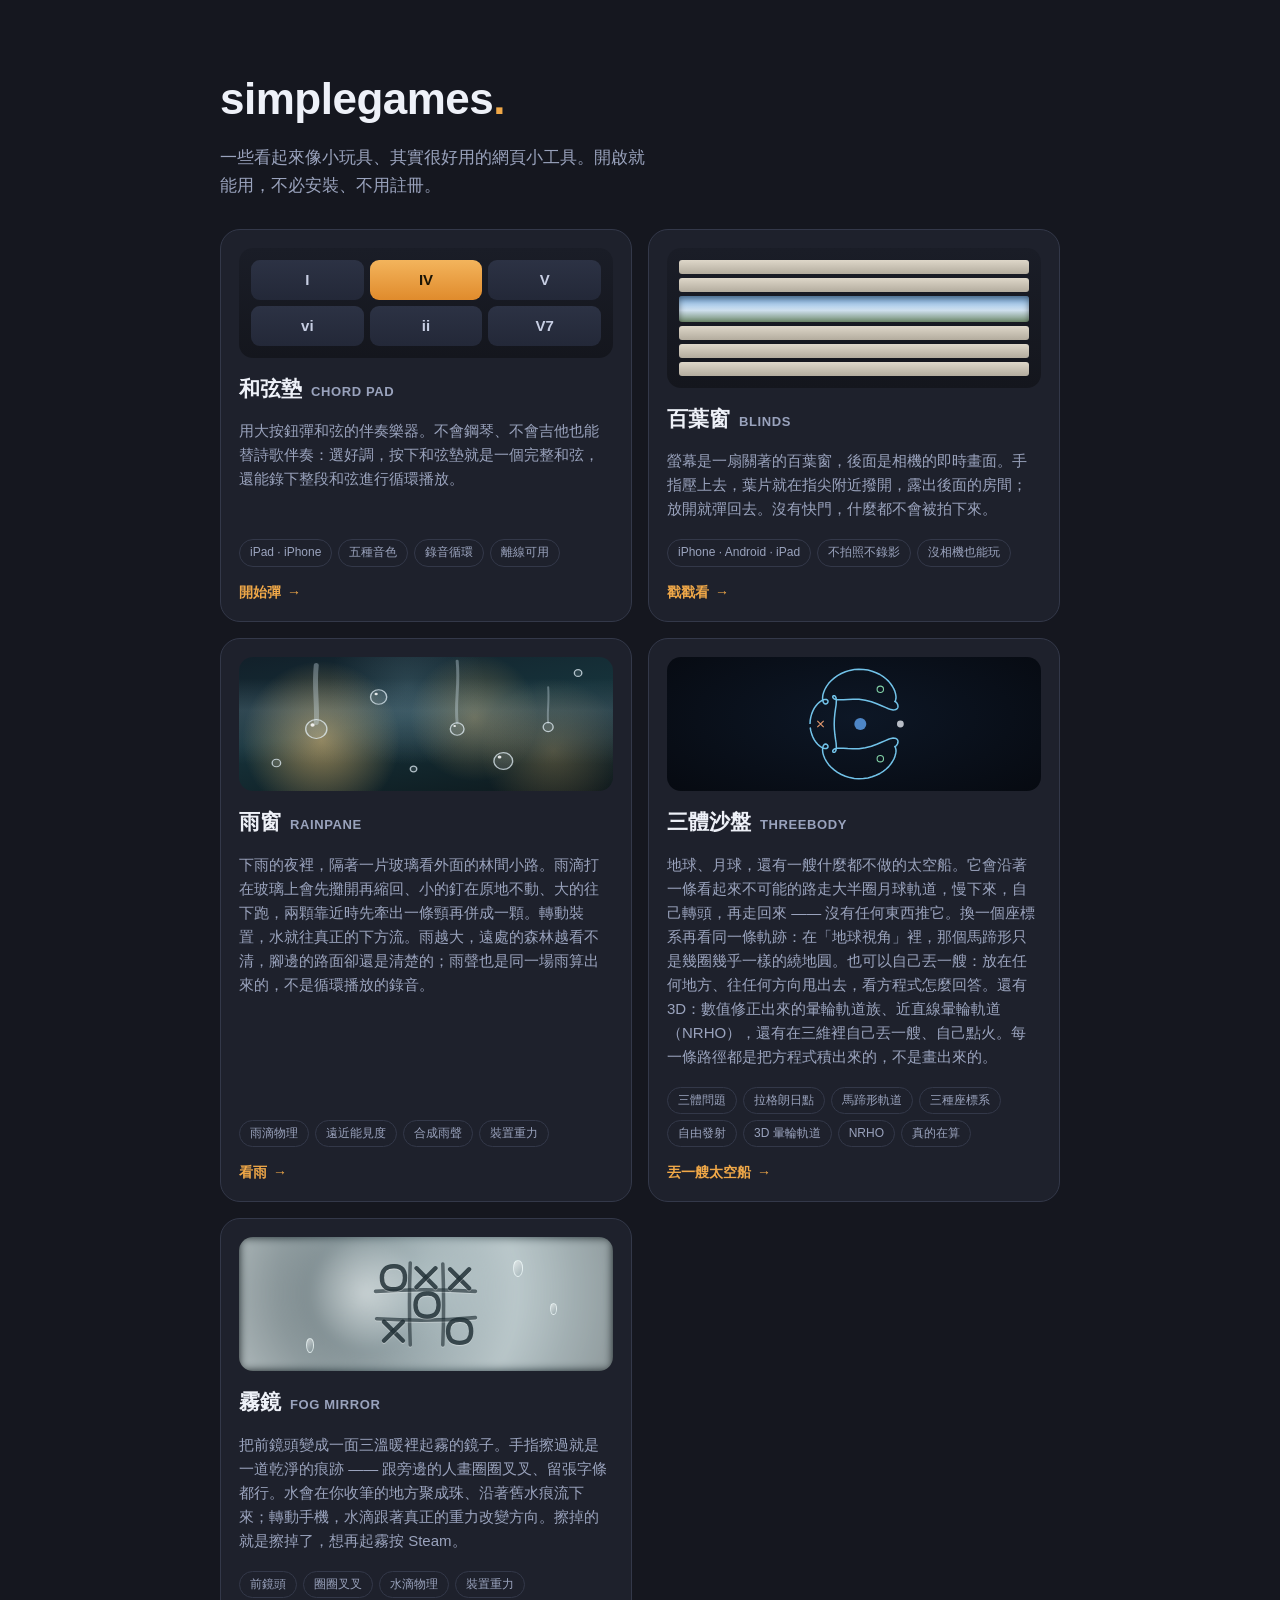
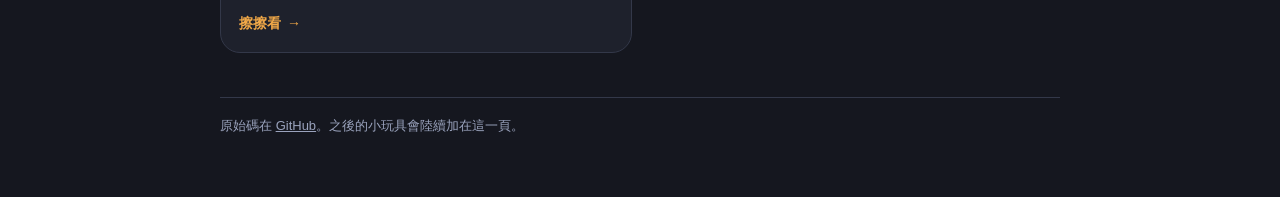
==== commit 7e8cd7f6: "Threebody 3D Phase 3a: free launch and impulsive burns in three dimensions THREE_D_SPEC.md 10 is blu" ====
--- a/index.html
+++ b/index.html
@@ -122,8 +122,8 @@
         </svg>
       </div>
       <h2>三體沙盤 <span class="en">Threebody</span></h2>
-      <p>地球、月球，還有一艘什麼都不做的太空船。它會沿著一條看起來不可能的路走大半圈月球軌道，慢下來，自己轉頭，再走回來 —— 沒有任何東西推它。換一個座標系再看同一條軌跡：在「地球視角」裡，那個馬蹄形只是幾圈幾乎一樣的繞地圓。也可以自己丟一艘：放在任何地方、往任何方向甩出去，看方程式怎麼回答。還有 3D：兩條數值修正出來的暈輪軌道，真的離開了平面。每一條路徑都是把方程式積出來的，不是畫出來的。</p>
-      <div class="tags"><span>三體問題</span><span>拉格朗日點</span><span>馬蹄形軌道</span><span>三種座標系</span><span>自由發射</span><span>3D 暈輪軌道</span><span>真的在算</span></div>
+      <p>地球、月球，還有一艘什麼都不做的太空船。它會沿著一條看起來不可能的路走大半圈月球軌道，慢下來，自己轉頭，再走回來 —— 沒有任何東西推它。換一個座標系再看同一條軌跡：在「地球視角」裡，那個馬蹄形只是幾圈幾乎一樣的繞地圓。也可以自己丟一艘：放在任何地方、往任何方向甩出去，看方程式怎麼回答。還有 3D：數值修正出來的暈輪軌道族、近直線暈輪軌道（NRHO），還有在三維裡自己丟一艘、自己點火。每一條路徑都是把方程式積出來的，不是畫出來的。</p>
+      <div class="tags"><span>三體問題</span><span>拉格朗日點</span><span>馬蹄形軌道</span><span>三種座標系</span><span>自由發射</span><span>3D 暈輪軌道</span><span>NRHO</span><span>真的在算</span></div>
       <div class="go">丟一艘太空船 <span aria-hidden="true">&#8594;</span></div>
     </a>
     <a class="card" href="fogmirror/">
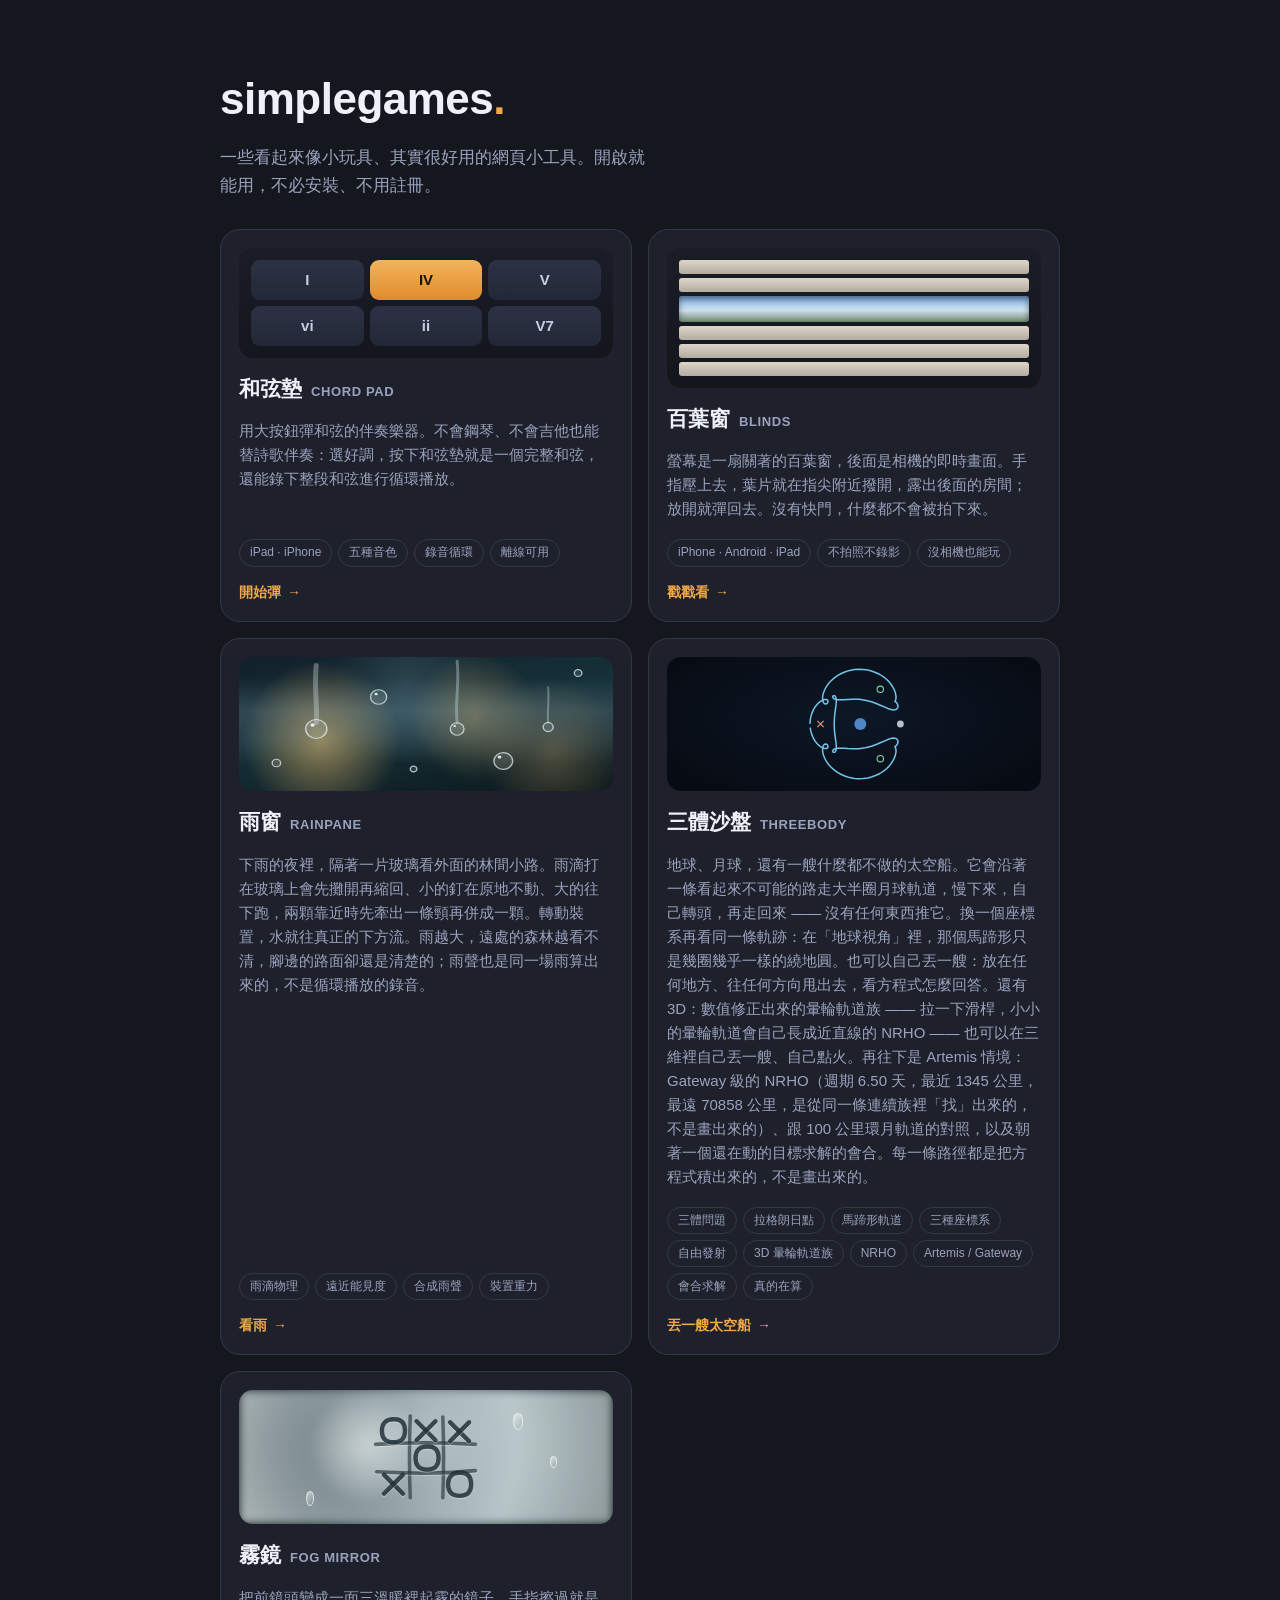
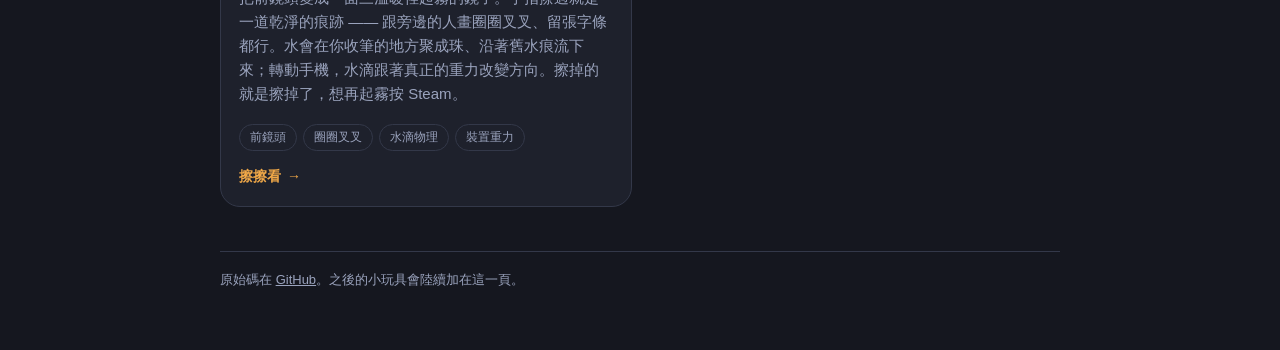
==== commit f8146849: "threebody: bring the documents up to what was built Four documents had drifted:  - The root README a" ====
--- a/index.html
+++ b/index.html
@@ -122,8 +122,8 @@
         </svg>
       </div>
       <h2>三體沙盤 <span class="en">Threebody</span></h2>
-      <p>地球、月球，還有一艘什麼都不做的太空船。它會沿著一條看起來不可能的路走大半圈月球軌道，慢下來，自己轉頭，再走回來 —— 沒有任何東西推它。換一個座標系再看同一條軌跡：在「地球視角」裡，那個馬蹄形只是幾圈幾乎一樣的繞地圓。也可以自己丟一艘：放在任何地方、往任何方向甩出去，看方程式怎麼回答。還有 3D：數值修正出來的暈輪軌道族、近直線暈輪軌道（NRHO），還有在三維裡自己丟一艘、自己點火。每一條路徑都是把方程式積出來的，不是畫出來的。</p>
-      <div class="tags"><span>三體問題</span><span>拉格朗日點</span><span>馬蹄形軌道</span><span>三種座標系</span><span>自由發射</span><span>3D 暈輪軌道</span><span>NRHO</span><span>真的在算</span></div>
+      <p>地球、月球，還有一艘什麼都不做的太空船。它會沿著一條看起來不可能的路走大半圈月球軌道，慢下來，自己轉頭，再走回來 —— 沒有任何東西推它。換一個座標系再看同一條軌跡：在「地球視角」裡，那個馬蹄形只是幾圈幾乎一樣的繞地圓。也可以自己丟一艘：放在任何地方、往任何方向甩出去，看方程式怎麼回答。還有 3D：數值修正出來的暈輪軌道族 —— 拉一下滑桿，小小的暈輪軌道會自己長成近直線的 NRHO —— 也可以在三維裡自己丟一艘、自己點火。再往下是 Artemis 情境：Gateway 級的 NRHO（週期 6.50 天，最近 1345 公里，最遠 70858 公里，是從同一條連續族裡「找」出來的，不是畫出來的）、跟 100 公里環月軌道的對照，以及朝著一個還在動的目標求解的會合。每一條路徑都是把方程式積出來的，不是畫出來的。</p>
+      <div class="tags"><span>三體問題</span><span>拉格朗日點</span><span>馬蹄形軌道</span><span>三種座標系</span><span>自由發射</span><span>3D 暈輪軌道族</span><span>NRHO</span><span>Artemis / Gateway</span><span>會合求解</span><span>真的在算</span></div>
       <div class="go">丟一艘太空船 <span aria-hidden="true">&#8594;</span></div>
     </a>
     <a class="card" href="fogmirror/">
